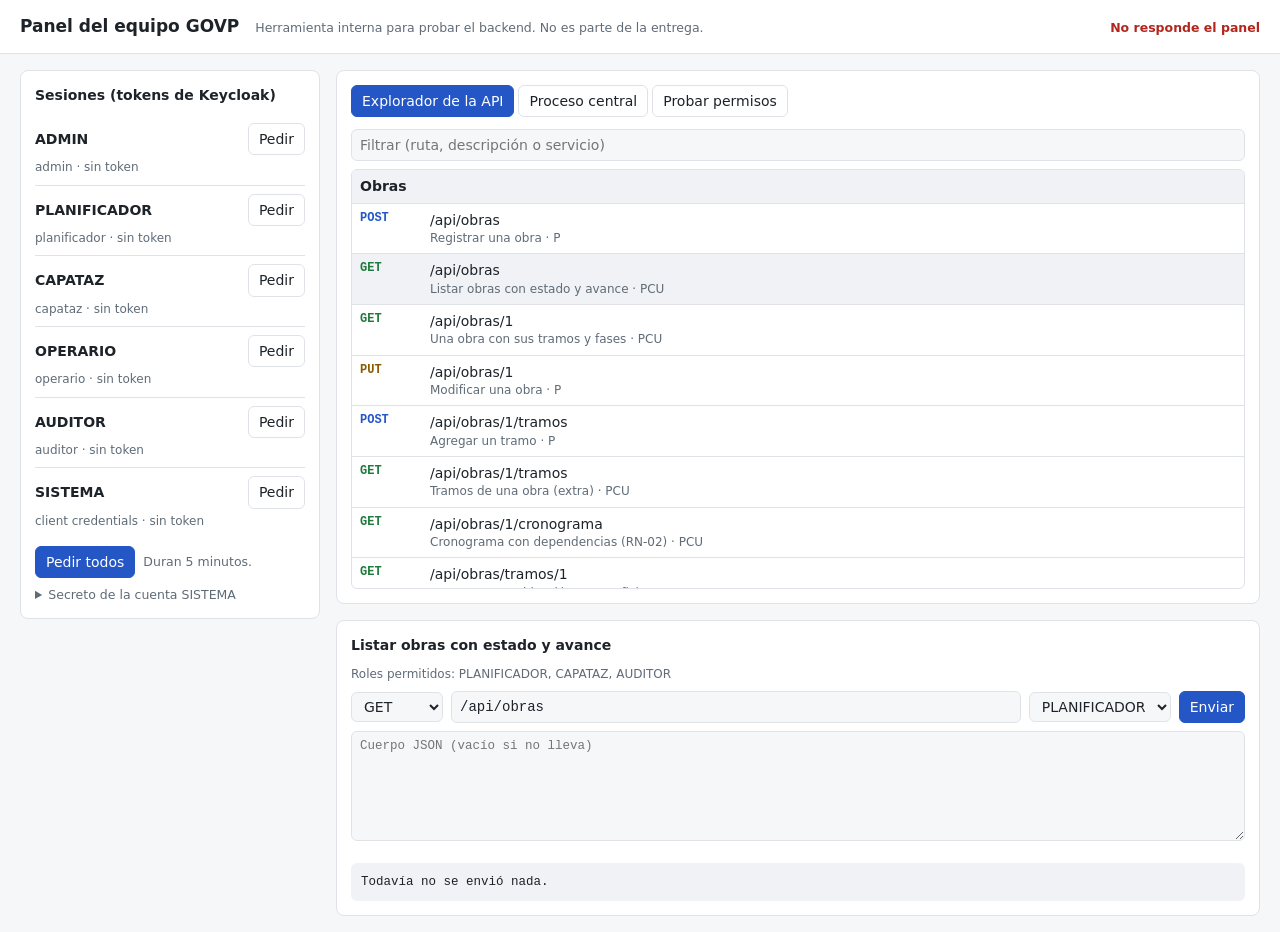
==== herramientas/panel-equipo/index.html @ ddd28f01 "chore: panel interno del equipo para probar la API (no es parte de la entrega) Servidor Java de un a" ====
<!doctype html>
<html lang="es">
<head>
<meta charset="utf-8">
<meta name="viewport" content="width=device-width, initial-scale=1">
<title>Panel del equipo GOVP</title>
<style>
  :root {
    --fondo: #f6f7f9; --panel: #ffffff; --borde: #dfe3e8; --texto: #1d2329; --suave: #5f6b77;
    --acento: #2457c5; --ok: #1f7a3d; --mal: #b3261e; --aviso: #8a5a00; --codigo: #f0f2f5;
    --get: #1f7a3d; --post: #2457c5; --put: #8a5a00; --patch: #7a3d9e; --delete: #b3261e;
  }
  @media (prefers-color-scheme: dark) {
    :root {
      --fondo: #15181c; --panel: #1d2126; --borde: #313840; --texto: #e6e9ec; --suave: #9aa5b1;
      --acento: #7aa2ff; --ok: #5cc584; --mal: #ff8a80; --aviso: #e6b450; --codigo: #262b31;
      --get: #5cc584; --post: #7aa2ff; --put: #e6b450; --patch: #c792ea; --delete: #ff8a80;
    }
  }
  * { box-sizing: border-box; }
  body { margin: 0; font: 14px/1.45 system-ui, -apple-system, "Segoe UI", sans-serif; background: var(--fondo); color: var(--texto); }
  header { padding: 14px 20px; border-bottom: 1px solid var(--borde); background: var(--panel); display: flex; gap: 16px; align-items: baseline; flex-wrap: wrap; }
  header h1 { font-size: 17px; margin: 0; }
  header .nota { color: var(--suave); font-size: 12.5px; }
  .estado { margin-left: auto; font-size: 12.5px; color: var(--suave); }
  main { display: grid; grid-template-columns: 300px 1fr; gap: 16px; padding: 16px 20px; max-width: 1500px; margin: 0 auto; }
  @media (max-width: 900px) { main { grid-template-columns: 1fr; } }
  section.caja { background: var(--panel); border: 1px solid var(--borde); border-radius: 8px; padding: 14px; }
  h2 { font-size: 14px; margin: 0 0 10px; }
  .sesion { display: grid; grid-template-columns: 1fr auto; gap: 4px 8px; padding: 8px 0; border-top: 1px solid var(--borde); align-items: center; }
  .sesion:first-of-type { border-top: 0; }
  .sesion .rol { font-weight: 600; }
  .sesion .vence { font-size: 12px; color: var(--suave); grid-column: 1 / -1; }
  button { font: inherit; border: 1px solid var(--borde); background: var(--panel); color: var(--texto); border-radius: 6px; padding: 5px 10px; cursor: pointer; }
  button:hover { border-color: var(--acento); }
  button.primario { background: var(--acento); color: #fff; border-color: var(--acento); }
  input, select, textarea { font: inherit; color: var(--texto); background: var(--fondo); border: 1px solid var(--borde); border-radius: 6px; padding: 5px 8px; }
  textarea { width: 100%; font-family: ui-monospace, Consolas, monospace; font-size: 12.5px; min-height: 110px; }
  .pestanas { display: flex; gap: 4px; margin-bottom: 12px; flex-wrap: wrap; }
  .pestanas button.activa { background: var(--acento); color: #fff; border-color: var(--acento); }
  .lista { max-height: 420px; overflow: auto; border: 1px solid var(--borde); border-radius: 6px; }
  .ep { display: grid; grid-template-columns: 62px 1fr; gap: 8px; padding: 6px 8px; border-top: 1px solid var(--borde); cursor: pointer; }
  .ep:first-child { border-top: 0; }
  .ep:hover, .ep.sel { background: var(--codigo); }
  .ep .desc { color: var(--suave); font-size: 12px; }
  .grupo { padding: 6px 8px; font-weight: 600; background: var(--codigo); position: sticky; top: 0; }
  .met { font-family: ui-monospace, Consolas, monospace; font-weight: 700; font-size: 12px; }
  .GET { color: var(--get); } .POST { color: var(--post); } .PUT { color: var(--put); } .PATCH { color: var(--patch); } .DELETE { color: var(--delete); }
  .fila { display: flex; gap: 8px; align-items: center; flex-wrap: wrap; margin: 8px 0; }
  .fila input.ruta { flex: 1; min-width: 260px; font-family: ui-monospace, Consolas, monospace; }
  pre { background: var(--codigo); border-radius: 6px; padding: 10px; overflow: auto; max-height: 460px; margin: 0; font-size: 12.5px; white-space: pre-wrap; word-break: break-word; }
  .codigo { font-weight: 700; }
  .c2 { color: var(--ok); } .c4 { color: var(--aviso); } .c5, .c0 { color: var(--mal); }
  .roles { font-size: 12px; color: var(--suave); }
  table { border-collapse: collapse; width: 100%; font-size: 13px; }
  th, td { border-top: 1px solid var(--borde); padding: 6px 8px; text-align: left; vertical-align: top; }
  .bien { color: var(--ok); font-weight: 600; } .malo { color: var(--mal); font-weight: 600; }
  .aviso { color: var(--aviso); font-size: 12.5px; }
  .paso { border-top: 1px solid var(--borde); padding: 10px 0; }
  .paso:first-child { border-top: 0; }
  .paso .titulo { font-weight: 600; }
  .oculto { display: none; }
  .meta { color: var(--suave); font-size: 12.5px; }
</style>
</head>
<body>
<header>
  <h1>Panel del equipo GOVP</h1>
  <span class="nota">Herramienta interna para probar el backend. No es parte de la entrega.</span>
  <span class="estado" id="estado">Comprobando el stack…</span>
</header>

<main>
  <aside>
    <section class="caja">
      <h2>Sesiones (tokens de Keycloak)</h2>
      <div id="sesiones"></div>
      <div class="fila">
        <button class="primario" id="todos">Pedir todos</button>
        <span class="meta">Duran 5 minutos.</span>
      </div>
      <details>
        <summary class="meta">Secreto de la cuenta SISTEMA</summary>
        <input id="secreto" value="sistema_secret_demo" style="width:100%;margin-top:6px">
        <div class="meta">Valor de demo de <code>.env.example</code>.</div>
      </details>
    </section>
  </aside>

  <div>
    <section class="caja">
      <div class="pestanas">
        <button data-p="explorador" class="activa">Explorador de la API</button>
        <button data-p="proceso">Proceso central</button>
        <button data-p="permisos">Probar permisos</button>
      </div>

      <div id="p-explorador">
        <div class="fila">
          <input id="filtro" placeholder="Filtrar (ruta, descripción o servicio)" style="flex:1">
        </div>
        <div class="lista" id="lista"></div>
      </div>

      <div id="p-proceso" class="oculto">
        <p class="meta">Recorrido del proceso central con los datos sembrados (necesita una base limpia: <code>docker compose down -v</code> y volver a levantar). Cada paso carga el pedido en el editor de abajo; podés revisarlo antes de enviarlo.</p>
        <div id="pasos"></div>
      </div>

      <div id="p-permisos" class="oculto">
        <p class="meta">Elegí un endpoint en el Explorador y volvé acá. Se manda el mismo pedido sin token y con cada rol, y se compara con los roles permitidos: sin token tiene que dar 401, un rol no permitido 403 y un rol permitido cualquier otra cosa (2xx, o 404/422 si el dato no existe: lo importante es que pasó la seguridad).</p>
        <div class="fila"><button class="primario" id="probar">Probar con los seis roles</button><span id="aviso-permisos" class="aviso"></span></div>
        <div id="tabla-permisos"></div>
      </div>
    </section>

    <section class="caja" style="margin-top:16px">
      <h2 id="titulo-editor">Pedido</h2>
      <div class="roles" id="roles-ep"></div>
      <div class="fila">
        <select id="metodo"><option>GET</option><option>POST</option><option>PUT</option><option>PATCH</option><option>DELETE</option></select>
        <input id="ruta" class="ruta" value="/api/obras">
        <select id="rol"></select>
        <button class="primario" id="enviar">Enviar</button>
      </div>
      <textarea id="cuerpo" placeholder="Cuerpo JSON (vacío si no lleva)"></textarea>
      <div class="fila meta" id="info-respuesta"></div>
      <pre id="respuesta">Todavía no se envió nada.</pre>
    </section>
  </div>
</main>

<script>
// ---------- Datos ----------
const ROLES = [
  { id: "A", nombre: "ADMIN", usuario: "admin" },
  { id: "P", nombre: "PLANIFICADOR", usuario: "planificador" },
  { id: "C", nombre: "CAPATAZ", usuario: "capataz" },
  { id: "O", nombre: "OPERARIO", usuario: "operario" },
  { id: "U", nombre: "AUDITOR", usuario: "auditor" },
  { id: "S", nombre: "SISTEMA", usuario: null }
];

const d = n => { const f = new Date(); f.setDate(f.getDate() + n); return f.toLocaleDateString("sv-SE"); };
const HOY = d(0), MANANA = d(1), PASADO = d(2), LEJOS = d(30);
const J = o => JSON.stringify(o, null, 2);

// [servicio, método, ruta, roles permitidos, descripción, cuerpo]
// Los internos (/internos/) son solo para la cuenta SISTEMA: el gateway rechaza cualquier otro rol con 403.
const ENDPOINTS = [
  ["Obras", "POST", "/api/obras", "P", "Registrar una obra", { nombre: "Obra de prueba", descripcion: "Creada desde el panel" }],
  ["Obras", "GET", "/api/obras", "PCU", "Listar obras con estado y avance"],
  ["Obras", "GET", "/api/obras/1", "PCU", "Una obra con sus tramos y fases"],
  ["Obras", "PUT", "/api/obras/1", "P", "Modificar una obra", { nombre: "Ruta Provincial 34", descripcion: "Editada desde el panel" }],
  ["Obras", "POST", "/api/obras/1/tramos", "P", "Agregar un tramo", { nombre: "Tramo panel", superficieM2: 1000, latitud: -31.40, longitud: -64.20 }],
  ["Obras", "GET", "/api/obras/1/tramos", "PCU", "Tramos de una obra (extra)"],
  ["Obras", "GET", "/api/obras/1/cronograma", "PCU", "Cronograma con dependencias (RN-02)"],
  ["Obras", "GET", "/api/obras/tramos/1", "PCU", "Un tramo con ubicación y superficie"],
  ["Obras", "PUT", "/api/obras/tramos/1", "P", "Modificar un tramo y recalcular materiales (RN-03)", { nombre: "Tramo 1", superficieM2: 5000, latitud: -31.245, longitud: -64.456 }],
  ["Obras", "POST", "/api/obras/tramos/1/fases", "P", "Definir una fase", { tipo: "SUBBASE", fechaInicioPlanificada: LEJOS, fechaFinPlanificada: d(35) }],
  ["Obras", "GET", "/api/obras/tramos/1/fases", "PCU", "Fases de un tramo (extra)"],
  ["Obras", "GET", "/api/obras/fases/2", "PCU", "Una fase con estado y fechas"],
  ["Obras", "GET", "/api/obras/fases/2/materiales", "PC", "Materiales por superficie (RN-03)"],
  ["Obras", "PATCH", "/api/obras/fases/2/programacion", "PS", "Reprogramar una fase en cascada (RN-02)", { nuevaFechaInicio: d(20) }],
  ["Obras", "GET", "/api/obras/internos/fases/2/contexto-ejecucion", "S", "Interno: contexto de la fase para Operaciones"],

  ["Recursos", "POST", "/api/recursos/maquinas", "A", "Registrar una máquina", { codigo: "EXC-" + Date.now() % 10000, tipo: "EXCAVADORA", horasUso: 0 }],
  ["Recursos", "GET", "/api/recursos/maquinas?fecha=" + HOY, "APCU", "Máquinas y mantenimiento en una fecha"],
  ["Recursos", "PUT", "/api/recursos/maquinas/1", "A", "Modificar una máquina", { codigo: "PAV-01", tipo: "PAVIMENTADORA", estado: "DISPONIBLE" }],
  ["Recursos", "POST", "/api/recursos/operarios", "A", "Registrar un operario", { nombre: "Operario del panel", rolOperativo: "PEON" }],
  ["Recursos", "GET", "/api/recursos/operarios", "APCU", "Operarios con sus certificaciones"],
  ["Recursos", "POST", "/api/recursos/operarios/3/certificaciones", "A", "Otorgar una certificación (RN-04)", { tipoMaquina: "RODILLO_COMPACTADOR", vencimiento: d(365) }],
  ["Recursos", "GET", "/api/recursos/operarios/me/asignaciones", "O", "Mis asignaciones (usuario del token)"],
  ["Recursos", "POST", "/api/recursos/plantas", "A", "Registrar una planta de mezcla", { nombre: "Planta del panel", latitud: -31.35, longitud: -64.15 }],
  ["Recursos", "GET", "/api/recursos/plantas", "AP", "Plantas de mezcla"],
  ["Recursos", "POST", "/api/recursos/cuadrillas", "P", "Armar una cuadrilla (valida RN-04)", { nombre: "Cuadrilla panel " + Date.now() % 1000, latitudBase: -31.40, longitudBase: -64.20, operarioIds: [], maquinaIds: [] }],
  ["Recursos", "GET", "/api/recursos/cuadrillas", "APCU", "Cuadrillas con su ubicación"],
  ["Recursos", "GET", "/api/recursos/cuadrillas/1", "APCU", "Una cuadrilla (extra)"],
  ["Recursos", "PUT", "/api/recursos/cuadrillas/1", "P", "Modificar una cuadrilla", { nombre: "Cuadrilla Alfa", latitudBase: -31.38, longitudBase: -64.22, operarioIds: [1, 2, 3], maquinaIds: [1, 2] }],
  ["Recursos", "POST", "/api/recursos/cuadrillas/1/ubicaciones", "C", "Check-in del capataz de su cuadrilla", { latitud: -31.39, longitud: -64.21 }],
  ["Recursos", "GET", "/api/recursos/tipos-trabajo/composicion-minima", "APCU", "Composición mínima por tipo (extra)"],
  ["Recursos", "PUT", "/api/recursos/tipos-trabajo/BASE/composicion-minima", "A", "Definir la composición mínima (RN-06)", { minOperarios: 2, tipoMaquinaRequerida: "RODILLO_COMPACTADOR", cantidadMaquinas: 1, requiereMezcla: false }],
  ["Recursos", "GET", "/api/recursos/configuracion/desplazamiento", "AP", "Viaje máximo, ventana de mezcla y margen"],
  ["Recursos", "PUT", "/api/recursos/configuracion/desplazamiento", "A", "Cambiar la configuración (RN-07, RN-08)", { viajeMaximoCuadrillaMin: 90, duracionJornadaMin: 480, ventanaTransporteMezclaMin: 60, margenCamionMin: 15 }],
  ["Recursos", "GET", "/api/recursos/reservas/1", "PCUS", "Una reserva con hora de salida del camión"],
  ["Recursos", "POST", "/api/recursos/internos/reservas", "S", "Interno: proponer y reservar (RN-04 a RN-08)", { ordenTrabajoId: 999, tipoTrabajo: "BASE", fecha: LEJOS, tramoLat: -31.4, tramoLon: -64.2 }],

  ["Operaciones", "POST", "/api/operaciones/ordenes", "P", "Programar una orden", { faseId: 2, tramoId: 1, fechaProgramada: d(4) }],
  ["Operaciones", "GET", "/api/operaciones/ordenes", "PCU", "Listar órdenes (filtros fecha, estado, obraId)"],
  ["Operaciones", "GET", "/api/operaciones/ordenes?fecha=" + HOY, "PCU", "Órdenes de hoy"],
  ["Operaciones", "GET", "/api/operaciones/ordenes/1", "PCU", "Una orden con su estado"],
  ["Operaciones", "POST", "/api/operaciones/habilitaciones-diarias", "PS", "Habilitar las órdenes de una fecha (proceso central)", { fecha: HOY }],
  ["Operaciones", "POST", "/api/operaciones/ordenes/1/habilitacion", "PS", "Habilitar una orden"],
  ["Operaciones", "GET", "/api/operaciones/ordenes/1/evaluaciones-climaticas", "PCU", "Evaluaciones climáticas (RN-09)"],
  ["Operaciones", "PATCH", "/api/operaciones/ordenes/1/resolucion-climatica", "C", "Resolver clima incierto (RN-10)", { decision: "HABILITAR", motivo: "Se revisó el pronóstico en el lugar" }],
  ["Operaciones", "PATCH", "/api/operaciones/ordenes/1/inicio", "C", "Iniciar la orden habilitada"],
  ["Operaciones", "PATCH", "/api/operaciones/ordenes/1/rechazo", "C", "Rechazar la orden (dispara la saga)", { motivo: "Falta personal" }],
  ["Operaciones", "POST", "/api/operaciones/ordenes/1/avances", "C", "Registrar avance", { porcentaje: 60 }],
  ["Operaciones", "PATCH", "/api/operaciones/ordenes/1/cierre", "C", "Cerrar con consumo real y horas de máquina", { horasMaquina: 6, materiales: [] }],
  ["Operaciones", "PATCH", "/api/operaciones/ordenes/1/reprogramacion", "P", "Mover una orden a otra fecha", { fecha: d(5) }],
  ["Operaciones", "PATCH", "/api/operaciones/ordenes/1/cancelacion", "P", "Cancelar una orden y liberar su reserva"],
  ["Operaciones", "GET", "/api/operaciones/suspensiones", "PU", "Historial de suspensiones"],
  ["Operaciones", "GET", "/api/operaciones/umbrales-climaticos", "APCU", "Umbrales climáticos vigentes"],
  ["Operaciones", "PUT", "/api/operaciones/umbrales-climaticos/BASE", "A", "Definir umbrales de un tipo (RN-09)", { humedadSueloMaxima: 0.4, probPrecipitacionMaxima: 20, temperaturaMinima: 5 }],
  ["Operaciones", "PUT", "/api/operaciones/configuracion/limite-suspensiones", "A", "Límite de suspensiones (RN-12)", { limite: 3 }],
  ["Operaciones", "GET", "/api/operaciones/fases-en-riesgo", "PU", "Fases en riesgo (RN-12)"],
  ["Operaciones", "POST", "/api/operaciones/fases-en-riesgo/2/decisiones", "P", "Decidir sobre una fase en riesgo", { decision: "REPROGRAMAR", nuevaFechaInicio: d(10) }]
].map(([servicio, metodo, ruta, roles, desc, cuerpo], i) => ({ i, servicio, metodo, ruta, roles, desc, cuerpo }));

const PASOS = [
  ["1. Ver las órdenes sembradas", "Tres órdenes: hoy (tramo 1), mañana (tramo 1) y pasado mañana (tramo de Río Cuarto, lejos de la cuadrilla).", "GET", "/api/operaciones/ordenes", "P"],
  ["2. Habilitar las órdenes de hoy", "Operaciones pide el contexto a Obras, la reserva a Recursos y el clima a Open-Meteo. Si hoy llueve en la ventana de 08:00 a 13:00, la orden se suspende: es el clima real. Para la demo del camino feliz podés subir antes los umbrales de BASE (paso 2b).", "POST", "/api/operaciones/habilitaciones-diarias", "P", { fecha: HOY }],
  ["2b. (Opcional) Umbrales de BASE permisivos", "Fuerza la habilitación sin importar el clima. Volvé a los valores normales con el paso 6.", "PUT", "/api/operaciones/umbrales-climaticos/BASE", "A", { humedadSueloMaxima: 1.0, probPrecipitacionMaxima: 100, temperaturaMinima: -50 }],
  ["3. Ver la orden 1", "Esperado: HABILITADA, con reservaId y horaSalidaCamion (si el clima acompañó).", "GET", "/api/operaciones/ordenes/1", "P"],
  ["3b. Ver la evaluación climática", "El peor valor de la ventana de 08:00 a 13:00 de la fecha de la orden, y si cumplió los umbrales.", "GET", "/api/operaciones/ordenes/1/evaluaciones-climaticas", "U"],
  ["3c. Ver la reserva en Recursos", "CONFIRMADA, con hora de llegada de la cuadrilla y fuente de la ruta (OSRM o ESTIMADA).", "GET", "/api/recursos/reservas/1", "P"],
  ["4. El CAPATAZ inicia, avanza y cierra", "Iniciar (EN_EJECUCION). Después cargá en el editor el avance (POST /avances con 100) y el cierre (PATCH /cierre).", "PATCH", "/api/operaciones/ordenes/1/inicio", "C"],
  ["5. Forzar una suspensión por clima (orden de mañana)", "Bajá los umbrales de BASE a valores imposibles y habilitá mañana: la orden 2 se suspende, Recursos libera la reserva, Obras corre la fase y se crea una orden nueva.", "PUT", "/api/operaciones/umbrales-climaticos/BASE", "A", { humedadSueloMaxima: 0.0, probPrecipitacionMaxima: 0, temperaturaMinima: 60 }],
  ["5b. Habilitar mañana", "Esperado: la orden 2 queda REPROGRAMADA y aparece en suspensiones.", "POST", "/api/operaciones/habilitaciones-diarias", "P", { fecha: MANANA }],
  ["6. Restaurar los umbrales de BASE", "Valores normales: humedad 0,40 m³/m³, lluvia 20 %, temperatura mínima 5 °C.", "PUT", "/api/operaciones/umbrales-climaticos/BASE", "A", { humedadSueloMaxima: 0.4, probPrecipitacionMaxima: 20, temperaturaMinima: 5 }],
  ["7. Rechazo por distancia (orden de pasado mañana)", "El tramo de Río Cuarto queda lejos de la cuadrilla Alfa: Recursos responde RN-07 y la orden sigue PROGRAMADA con el motivo.", "POST", "/api/operaciones/habilitaciones-diarias", "P", { fecha: PASADO }],
  ["8. Historial de suspensiones", "Lo que ve el AUDITOR.", "GET", "/api/operaciones/suspensiones", "U"]
];

// ---------- Sesiones ----------
const sesiones = {};
const $ = id => document.getElementById(id);

function dibujarSesiones() {
  $("sesiones").innerHTML = ROLES.map(r => {
    const s = sesiones[r.id];
    const restante = s ? Math.max(0, Math.round((s.exp - Date.now()) / 1000)) : 0;
    const txt = !s ? "sin token" : restante > 0 ? `vence en ${restante} s` : "vencido";
    return `<div class="sesion"><span class="rol">${r.nombre}</span>
      <button data-rol="${r.id}">${s ? "Renovar" : "Pedir"}</button>
      <span class="vence">${r.usuario ? r.usuario + " · " : "client credentials · "}${txt}</span></div>`;
  }).join("");
  document.querySelectorAll("#sesiones button").forEach(b => b.onclick = () => pedirToken(b.dataset.rol));
}

async function pedirToken(id) {
  const r = ROLES.find(x => x.id === id);
  const datos = r.usuario
    ? { grant_type: "password", client_id: "obras-public-client", username: r.usuario, password: r.usuario + "123" }
    : { grant_type: "client_credentials", client_id: "servicio-sistema", client_secret: $("secreto").value };
  try {
    const res = await fetch("/kc/realms/obras-viales/protocol/openid-connect/token",
      { method: "POST", body: new URLSearchParams(datos) });
    const j = await res.json();
    if (!res.ok) throw new Error(j.error_description || j.error || res.status);
    sesiones[id] = { token: j.access_token, exp: Date.now() + j.expires_in * 1000 };
  } catch (e) {
    alert(`No se pudo pedir el token de ${r.nombre}: ${e.message}`);
  }
  dibujarSesiones();
}

async function tokenVigente(id) {
  if (!id) return null;
  const s = sesiones[id];
  if (!s || s.exp - Date.now() < 15000) await pedirToken(id);
  return sesiones[id] ? sesiones[id].token : null;
}

// ---------- Envío ----------
async function enviar(metodo, ruta, rolId, cuerpo) {
  const headers = {};
  const token = await tokenVigente(rolId);
  if (token) headers.Authorization = "Bearer " + token;
  if (cuerpo) headers["Content-Type"] = "application/json";
  const t0 = performance.now();
  try {
    const res = await fetch("/gw" + ruta, { method: metodo, headers, body: cuerpo || undefined });
    const texto = await res.text();
    return { status: res.status, ms: Math.round(performance.now() - t0), cid: res.headers.get("X-Correlation-Id"), texto };
  } catch (e) {
    return { status: 0, ms: 0, cid: null, texto: String(e) };
  }
}

function bonito(texto) {
  try { return JSON.stringify(JSON.parse(texto), null, 2); } catch { return texto || "(sin cuerpo)"; }
}

let seleccionado = null;

function cargar(ep, rolPreferido) {
  seleccionado = ep;
  $("metodo").value = ep.metodo;
  $("ruta").value = ep.ruta;
  $("cuerpo").value = ep.cuerpo ? J(ep.cuerpo) : "";
  $("titulo-editor").textContent = ep.desc;
  $("roles-ep").textContent = ep.roles
    ? "Roles permitidos: " + ep.roles.split("").map(c => ROLES.find(r => r.id === c).nombre).join(", ")
    : "";
  const rol = rolPreferido || (ep.roles ? ep.roles[0] : "P");
  $("rol").value = rol;
  document.querySelectorAll(".ep").forEach(e => e.classList.toggle("sel", Number(e.dataset.i) === ep.i));
}

$("enviar").onclick = async () => {
  $("respuesta").textContent = "Enviando…";
  const r = await enviar($("metodo").value, $("ruta").value.trim(), $("rol").value, $("cuerpo").value.trim());
  const clase = "c" + String(r.status)[0];
  $("info-respuesta").innerHTML = `<span class="codigo ${clase}">${r.status || "sin respuesta"}</span>
    <span>${r.ms} ms</span>${r.cid ? `<span>X-Correlation-Id: ${r.cid}</span>` : ""}`;
  $("respuesta").textContent = bonito(r.texto);
};

// ---------- Explorador ----------
function dibujarLista() {
  const f = $("filtro").value.toLowerCase();
  let html = "", grupo = "";
  ENDPOINTS.filter(e => !f || (e.servicio + e.ruta + e.desc + e.metodo).toLowerCase().includes(f)).forEach(e => {
    if (e.servicio !== grupo) { grupo = e.servicio; html += `<div class="grupo">${grupo}</div>`; }
    html += `<div class="ep" data-i="${e.i}"><span class="met ${e.metodo}">${e.metodo}</span>
      <div><div>${e.ruta}</div><div class="desc">${e.desc} · ${e.roles || "interno"}</div></div></div>`;
  });
  $("lista").innerHTML = html;
  document.querySelectorAll(".ep").forEach(el => el.onclick = () => cargar(ENDPOINTS[Number(el.dataset.i)]));
}
$("filtro").oninput = dibujarLista;

// ---------- Proceso central ----------
$("pasos").innerHTML = PASOS.map(([titulo, texto, metodo, ruta, rol], i) => `
  <div class="paso"><div class="titulo">${titulo}</div><div class="meta">${texto}</div>
  <div class="fila"><span class="met ${metodo}">${metodo}</span><code>${ruta}</code>
  <span class="meta">como ${ROLES.find(r => r.id === rol).nombre}</span>
  <button data-paso="${i}">Cargar</button><button data-paso="${i}" data-ya="1">Cargar y enviar</button></div></div>`).join("");
document.querySelectorAll("#pasos button").forEach(b => b.onclick = () => {
  const [titulo, , metodo, ruta, rol, cuerpo] = PASOS[Number(b.dataset.paso)];
  cargar({ i: -1, metodo, ruta, roles: "", desc: titulo, cuerpo }, rol);
  $("roles-ep").textContent = "";
  if (b.dataset.ya) $("enviar").click();
});

// ---------- Permisos ----------
$("probar").onclick = async () => {
  if (!seleccionado || seleccionado.i < 0) { $("aviso-permisos").textContent = "Elegí primero un endpoint en el Explorador."; return; }
  const ep = seleccionado;
  $("aviso-permisos").textContent = ep.metodo !== "GET"
    ? "Ojo: este pedido crea o modifica datos y se manda varias veces." : "";
  const metodo = $("metodo").value, ruta = $("ruta").value.trim(), cuerpo = $("cuerpo").value.trim();
  const filas = [];
  const sin = await enviar(metodo, ruta, null, cuerpo);
  filas.push(["sin token", "401", sin.status, sin.status === 401]);
  for (const r of ROLES) {
    const permitido = ep.roles.includes(r.id);
    const res = await enviar(metodo, ruta, r.id, cuerpo);
    const ok = permitido ? (res.status !== 401 && res.status !== 403 && res.status !== 0) : res.status === 403;
    filas.push([r.nombre, permitido ? "pasa la seguridad" : "403", res.status, ok]);
  }
  $("tabla-permisos").innerHTML = `<table><tr><th>Quién</th><th>Esperado</th><th>Obtenido</th><th></th></tr>
    ${filas.map(([q, e, o, ok]) => `<tr><td>${q}</td><td>${e}</td><td class="codigo c${String(o)[0]}">${o}</td>
    <td class="${ok ? "bien" : "malo"}">${ok ? "✔" : "✘"}</td></tr>`).join("")}</table>`;
};

// ---------- Pestañas, roles y arranque ----------
document.querySelectorAll(".pestanas button").forEach(b => b.onclick = () => {
  document.querySelectorAll(".pestanas button").forEach(x => x.classList.toggle("activa", x === b));
  ["explorador", "proceso", "permisos"].forEach(p => $("p-" + p).classList.toggle("oculto", p !== b.dataset.p));
});
$("rol").innerHTML = `<option value="">sin token</option>` + ROLES.map(r => `<option value="${r.id}">${r.nombre}</option>`).join("");
$("todos").onclick = async () => { for (const r of ROLES) await pedirToken(r.id); };

async function comprobarStack() {
  try {
    const cfg = await (await fetch("/config")).json();
    const salud = await fetch("/gw/actuator/health");
    $("estado").innerHTML = salud.ok
      ? `Gateway ${cfg.gateway} ✔ · Keycloak ${cfg.keycloak}`
      : `<span class="malo">Gateway ${cfg.gateway} no responde: ¿está levantado el stack?</span>`;
  } catch {
    $("estado").innerHTML = `<span class="malo">No responde el panel</span>`;
  }
}

dibujarSesiones();
dibujarLista();
cargar(ENDPOINTS[1]);
comprobarStack();
setInterval(dibujarSesiones, 5000);
</script>
</body>
</html>
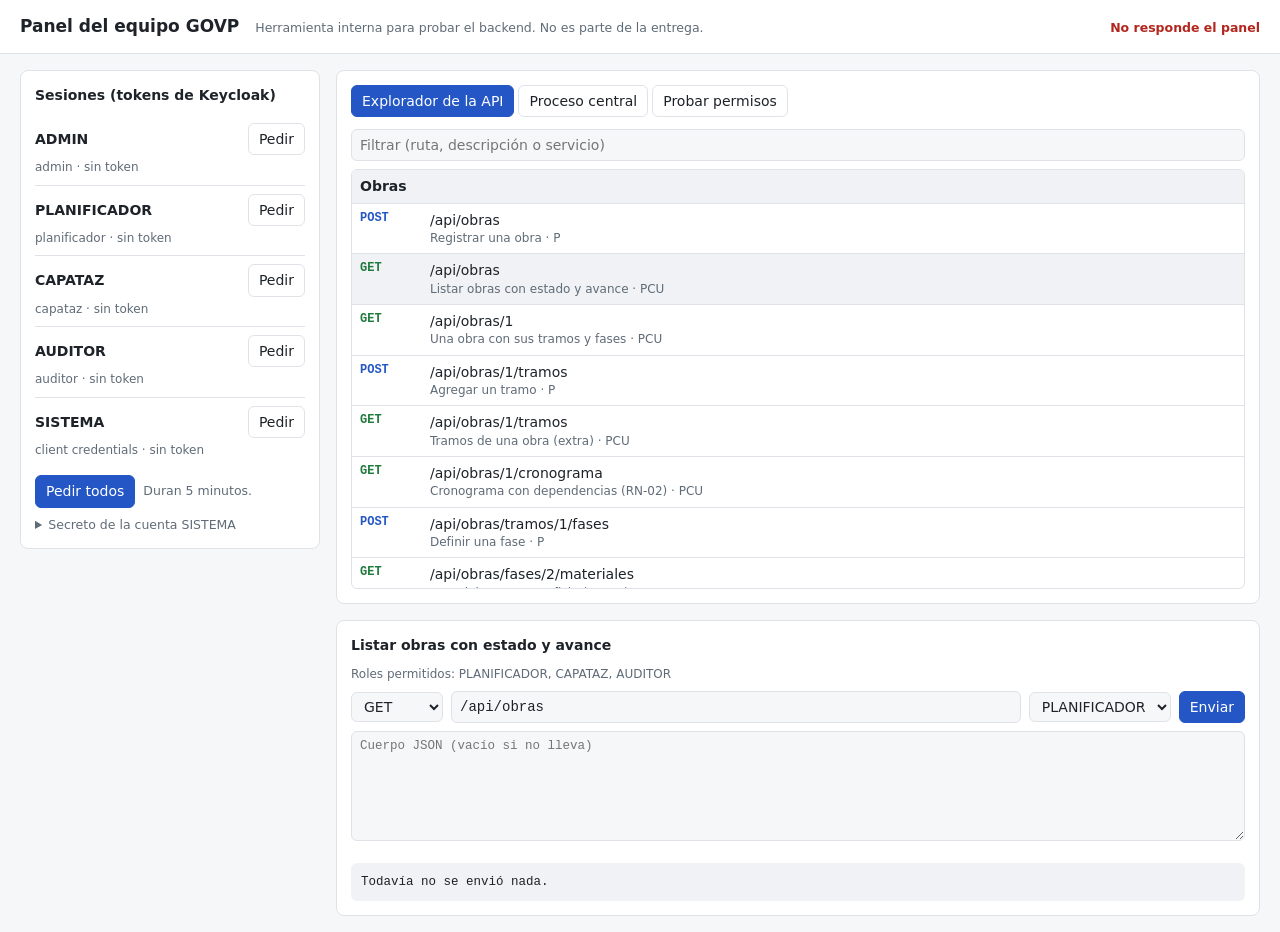
==== commit 970d4e52: "test(coleccion): colección y panel del equipo al alcance recortado (83 requests) Co-Authored-By: Cla" ====
--- a/herramientas/panel-equipo/index.html
+++ b/herramientas/panel-equipo/index.html
@@ -109,7 +109,7 @@
 
       <div id="p-permisos" class="oculto">
         <p class="meta">Elegí un endpoint en el Explorador y volvé acá. Se manda el mismo pedido sin token y con cada rol, y se compara con los roles permitidos: sin token tiene que dar 401, un rol no permitido 403 y un rol permitido cualquier otra cosa (2xx, o 404/422 si el dato no existe: lo importante es que pasó la seguridad).</p>
-        <div class="fila"><button class="primario" id="probar">Probar con los seis roles</button><span id="aviso-permisos" class="aviso"></span></div>
+        <div class="fila"><button class="primario" id="probar">Probar con los cinco roles</button><span id="aviso-permisos" class="aviso"></span></div>
         <div id="tabla-permisos"></div>
       </div>
     </section>
@@ -136,7 +136,6 @@
   { id: "A", nombre: "ADMIN", usuario: "admin" },
   { id: "P", nombre: "PLANIFICADOR", usuario: "planificador" },
   { id: "C", nombre: "CAPATAZ", usuario: "capataz" },
-  { id: "O", nombre: "OPERARIO", usuario: "operario" },
   { id: "U", nombre: "AUDITOR", usuario: "auditor" },
   { id: "S", nombre: "SISTEMA", usuario: null }
 ];
@@ -151,60 +150,34 @@
   ["Obras", "POST", "/api/obras", "P", "Registrar una obra", { nombre: "Obra de prueba", descripcion: "Creada desde el panel" }],
   ["Obras", "GET", "/api/obras", "PCU", "Listar obras con estado y avance"],
   ["Obras", "GET", "/api/obras/1", "PCU", "Una obra con sus tramos y fases"],
-  ["Obras", "PUT", "/api/obras/1", "P", "Modificar una obra", { nombre: "Ruta Provincial 34", descripcion: "Editada desde el panel" }],
   ["Obras", "POST", "/api/obras/1/tramos", "P", "Agregar un tramo", { nombre: "Tramo panel", superficieM2: 1000, latitud: -31.40, longitud: -64.20 }],
   ["Obras", "GET", "/api/obras/1/tramos", "PCU", "Tramos de una obra (extra)"],
   ["Obras", "GET", "/api/obras/1/cronograma", "PCU", "Cronograma con dependencias (RN-02)"],
-  ["Obras", "GET", "/api/obras/tramos/1", "PCU", "Un tramo con ubicación y superficie"],
-  ["Obras", "PUT", "/api/obras/tramos/1", "P", "Modificar un tramo y recalcular materiales (RN-03)", { nombre: "Tramo 1", superficieM2: 5000, latitud: -31.245, longitud: -64.456 }],
   ["Obras", "POST", "/api/obras/tramos/1/fases", "P", "Definir una fase", { tipo: "SUBBASE", fechaInicioPlanificada: LEJOS, fechaFinPlanificada: d(35) }],
-  ["Obras", "GET", "/api/obras/tramos/1/fases", "PCU", "Fases de un tramo (extra)"],
-  ["Obras", "GET", "/api/obras/fases/2", "PCU", "Una fase con estado y fechas"],
   ["Obras", "GET", "/api/obras/fases/2/materiales", "PC", "Materiales por superficie (RN-03)"],
   ["Obras", "PATCH", "/api/obras/fases/2/programacion", "PS", "Reprogramar una fase en cascada (RN-02)", { nuevaFechaInicio: d(20) }],
   ["Obras", "GET", "/api/obras/internos/fases/2/contexto-ejecucion", "S", "Interno: contexto de la fase para Operaciones"],
 
-  ["Recursos", "POST", "/api/recursos/maquinas", "A", "Registrar una máquina", { codigo: "EXC-" + Date.now() % 10000, tipo: "EXCAVADORA", horasUso: 0 }],
-  ["Recursos", "GET", "/api/recursos/maquinas?fecha=" + HOY, "APCU", "Máquinas y mantenimiento en una fecha"],
-  ["Recursos", "PUT", "/api/recursos/maquinas/1", "A", "Modificar una máquina", { codigo: "PAV-01", tipo: "PAVIMENTADORA", estado: "DISPONIBLE" }],
-  ["Recursos", "POST", "/api/recursos/operarios", "A", "Registrar un operario", { nombre: "Operario del panel", rolOperativo: "PEON" }],
-  ["Recursos", "GET", "/api/recursos/operarios", "APCU", "Operarios con sus certificaciones"],
-  ["Recursos", "POST", "/api/recursos/operarios/3/certificaciones", "A", "Otorgar una certificación (RN-04)", { tipoMaquina: "RODILLO_COMPACTADOR", vencimiento: d(365) }],
-  ["Recursos", "GET", "/api/recursos/operarios/me/asignaciones", "O", "Mis asignaciones (usuario del token)"],
-  ["Recursos", "POST", "/api/recursos/plantas", "A", "Registrar una planta de mezcla", { nombre: "Planta del panel", latitud: -31.35, longitud: -64.15 }],
-  ["Recursos", "GET", "/api/recursos/plantas", "AP", "Plantas de mezcla"],
-  ["Recursos", "POST", "/api/recursos/cuadrillas", "P", "Armar una cuadrilla (valida RN-04)", { nombre: "Cuadrilla panel " + Date.now() % 1000, latitudBase: -31.40, longitudBase: -64.20, operarioIds: [], maquinaIds: [] }],
+  ["Recursos", "GET", "/api/recursos/maquinas", "APCU", "Máquinas precargadas con su cuadrilla"],
+  ["Recursos", "GET", "/api/recursos/operarios", "APCU", "Operarios con sus certificaciones (RN-04)"],
   ["Recursos", "GET", "/api/recursos/cuadrillas", "APCU", "Cuadrillas con su ubicación"],
-  ["Recursos", "GET", "/api/recursos/cuadrillas/1", "APCU", "Una cuadrilla (extra)"],
-  ["Recursos", "PUT", "/api/recursos/cuadrillas/1", "P", "Modificar una cuadrilla", { nombre: "Cuadrilla Alfa", latitudBase: -31.38, longitudBase: -64.22, operarioIds: [1, 2, 3], maquinaIds: [1, 2] }],
   ["Recursos", "POST", "/api/recursos/cuadrillas/1/ubicaciones", "C", "Check-in del capataz de su cuadrilla", { latitud: -31.39, longitud: -64.21 }],
-  ["Recursos", "GET", "/api/recursos/tipos-trabajo/composicion-minima", "APCU", "Composición mínima por tipo (extra)"],
-  ["Recursos", "PUT", "/api/recursos/tipos-trabajo/BASE/composicion-minima", "A", "Definir la composición mínima (RN-06)", { minOperarios: 2, tipoMaquinaRequerida: "RODILLO_COMPACTADOR", cantidadMaquinas: 1, requiereMezcla: false }],
-  ["Recursos", "GET", "/api/recursos/configuracion/desplazamiento", "AP", "Viaje máximo, ventana de mezcla y margen"],
-  ["Recursos", "PUT", "/api/recursos/configuracion/desplazamiento", "A", "Cambiar la configuración (RN-07, RN-08)", { viajeMaximoCuadrillaMin: 90, duracionJornadaMin: 480, ventanaTransporteMezclaMin: 60, margenCamionMin: 15 }],
-  ["Recursos", "GET", "/api/recursos/reservas/1", "PCUS", "Una reserva con hora de salida del camión"],
   ["Recursos", "POST", "/api/recursos/internos/reservas", "S", "Interno: proponer y reservar (RN-04 a RN-08)", { ordenTrabajoId: 999, tipoTrabajo: "BASE", fecha: LEJOS, tramoLat: -31.4, tramoLon: -64.2 }],
 
-  ["Operaciones", "POST", "/api/operaciones/ordenes", "P", "Programar una orden", { faseId: 2, tramoId: 1, fechaProgramada: d(4) }],
+  ["Operaciones", "POST", "/api/operaciones/ordenes", "P", "Programar una orden (en una fase en riesgo, es la decisión del PLANIFICADOR: RN-12)", { faseId: 2, tramoId: 1, fechaProgramada: d(4) }],
   ["Operaciones", "GET", "/api/operaciones/ordenes", "PCU", "Listar órdenes (filtros fecha, estado, obraId)"],
   ["Operaciones", "GET", "/api/operaciones/ordenes?fecha=" + HOY, "PCU", "Órdenes de hoy"],
   ["Operaciones", "GET", "/api/operaciones/ordenes/1", "PCU", "Una orden con su estado"],
   ["Operaciones", "POST", "/api/operaciones/habilitaciones-diarias", "PS", "Habilitar las órdenes de una fecha (proceso central)", { fecha: HOY }],
-  ["Operaciones", "POST", "/api/operaciones/ordenes/1/habilitacion", "PS", "Habilitar una orden"],
+  ["Operaciones", "POST", "/api/operaciones/ordenes/1/habilitacion", "PS", "Habilitar una orden puntual (mismo proceso que el del día)"],
   ["Operaciones", "GET", "/api/operaciones/ordenes/1/evaluaciones-climaticas", "PCU", "Evaluaciones climáticas (RN-09)"],
   ["Operaciones", "PATCH", "/api/operaciones/ordenes/1/resolucion-climatica", "C", "Resolver clima incierto (RN-10)", { decision: "HABILITAR", motivo: "Se revisó el pronóstico en el lugar" }],
   ["Operaciones", "PATCH", "/api/operaciones/ordenes/1/inicio", "C", "Iniciar la orden habilitada"],
   ["Operaciones", "PATCH", "/api/operaciones/ordenes/1/rechazo", "C", "Rechazar la orden (dispara la saga)", { motivo: "Falta personal" }],
-  ["Operaciones", "POST", "/api/operaciones/ordenes/1/avances", "C", "Registrar avance", { porcentaje: 60 }],
-  ["Operaciones", "PATCH", "/api/operaciones/ordenes/1/cierre", "C", "Cerrar con consumo real y horas de máquina", { horasMaquina: 6, materiales: [] }],
-  ["Operaciones", "PATCH", "/api/operaciones/ordenes/1/reprogramacion", "P", "Mover una orden a otra fecha", { fecha: d(5) }],
-  ["Operaciones", "PATCH", "/api/operaciones/ordenes/1/cancelacion", "P", "Cancelar una orden y liberar su reserva"],
+  ["Operaciones", "POST", "/api/operaciones/ordenes/1/avances", "C", "Registrar avance (al 100 % la orden queda COMPLETADA)", { porcentaje: 60 }],
   ["Operaciones", "GET", "/api/operaciones/suspensiones", "PU", "Historial de suspensiones"],
   ["Operaciones", "GET", "/api/operaciones/umbrales-climaticos", "APCU", "Umbrales climáticos vigentes"],
-  ["Operaciones", "PUT", "/api/operaciones/umbrales-climaticos/BASE", "A", "Definir umbrales de un tipo (RN-09)", { humedadSueloMaxima: 0.4, probPrecipitacionMaxima: 20, temperaturaMinima: 5 }],
-  ["Operaciones", "PUT", "/api/operaciones/configuracion/limite-suspensiones", "A", "Límite de suspensiones (RN-12)", { limite: 3 }],
-  ["Operaciones", "GET", "/api/operaciones/fases-en-riesgo", "PU", "Fases en riesgo (RN-12)"],
-  ["Operaciones", "POST", "/api/operaciones/fases-en-riesgo/2/decisiones", "P", "Decidir sobre una fase en riesgo", { decision: "REPROGRAMAR", nuevaFechaInicio: d(10) }]
+  ["Operaciones", "PUT", "/api/operaciones/umbrales-climaticos/BASE", "A", "Definir umbrales de un tipo (RN-09)", { humedadSueloMaxima: 0.4, probPrecipitacionMaxima: 20, temperaturaMinima: 5 }]
 ].map(([servicio, metodo, ruta, roles, desc, cuerpo], i) => ({ i, servicio, metodo, ruta, roles, desc, cuerpo }));
 
 const PASOS = [
@@ -213,8 +186,7 @@
   ["2b. (Opcional) Umbrales de BASE permisivos", "Fuerza la habilitación sin importar el clima. Volvé a los valores normales con el paso 6.", "PUT", "/api/operaciones/umbrales-climaticos/BASE", "A", { humedadSueloMaxima: 1.0, probPrecipitacionMaxima: 100, temperaturaMinima: -50 }],
   ["3. Ver la orden 1", "Esperado: HABILITADA, con reservaId y horaSalidaCamion (si el clima acompañó).", "GET", "/api/operaciones/ordenes/1", "P"],
   ["3b. Ver la evaluación climática", "El peor valor de la ventana de 08:00 a 13:00 de la fecha de la orden, y si cumplió los umbrales.", "GET", "/api/operaciones/ordenes/1/evaluaciones-climaticas", "U"],
-  ["3c. Ver la reserva en Recursos", "CONFIRMADA, con hora de llegada de la cuadrilla y fuente de la ruta (OSRM o ESTIMADA).", "GET", "/api/recursos/reservas/1", "P"],
-  ["4. El CAPATAZ inicia, avanza y cierra", "Iniciar (EN_EJECUCION). Después cargá en el editor el avance (POST /avances con 100) y el cierre (PATCH /cierre).", "PATCH", "/api/operaciones/ordenes/1/inicio", "C"],
+  ["4. El CAPATAZ inicia y avanza", "Iniciar (EN_EJECUCION). Después cargá en el editor el avance (POST /avances con 100): la fase y la orden quedan COMPLETADA.", "PATCH", "/api/operaciones/ordenes/1/inicio", "C"],
   ["5. Forzar una suspensión por clima (orden de mañana)", "Bajá los umbrales de BASE a valores imposibles y habilitá mañana: la orden 2 se suspende, Recursos libera la reserva, Obras corre la fase y se crea una orden nueva.", "PUT", "/api/operaciones/umbrales-climaticos/BASE", "A", { humedadSueloMaxima: 0.0, probPrecipitacionMaxima: 0, temperaturaMinima: 60 }],
   ["5b. Habilitar mañana", "Esperado: la orden 2 queda REPROGRAMADA y aparece en suspensiones.", "POST", "/api/operaciones/habilitaciones-diarias", "P", { fecha: MANANA }],
   ["6. Restaurar los umbrales de BASE", "Valores normales: humedad 0,40 m³/m³, lluvia 20 %, temperatura mínima 5 °C.", "PUT", "/api/operaciones/umbrales-climaticos/BASE", "A", { humedadSueloMaxima: 0.4, probPrecipitacionMaxima: 20, temperaturaMinima: 5 }],
